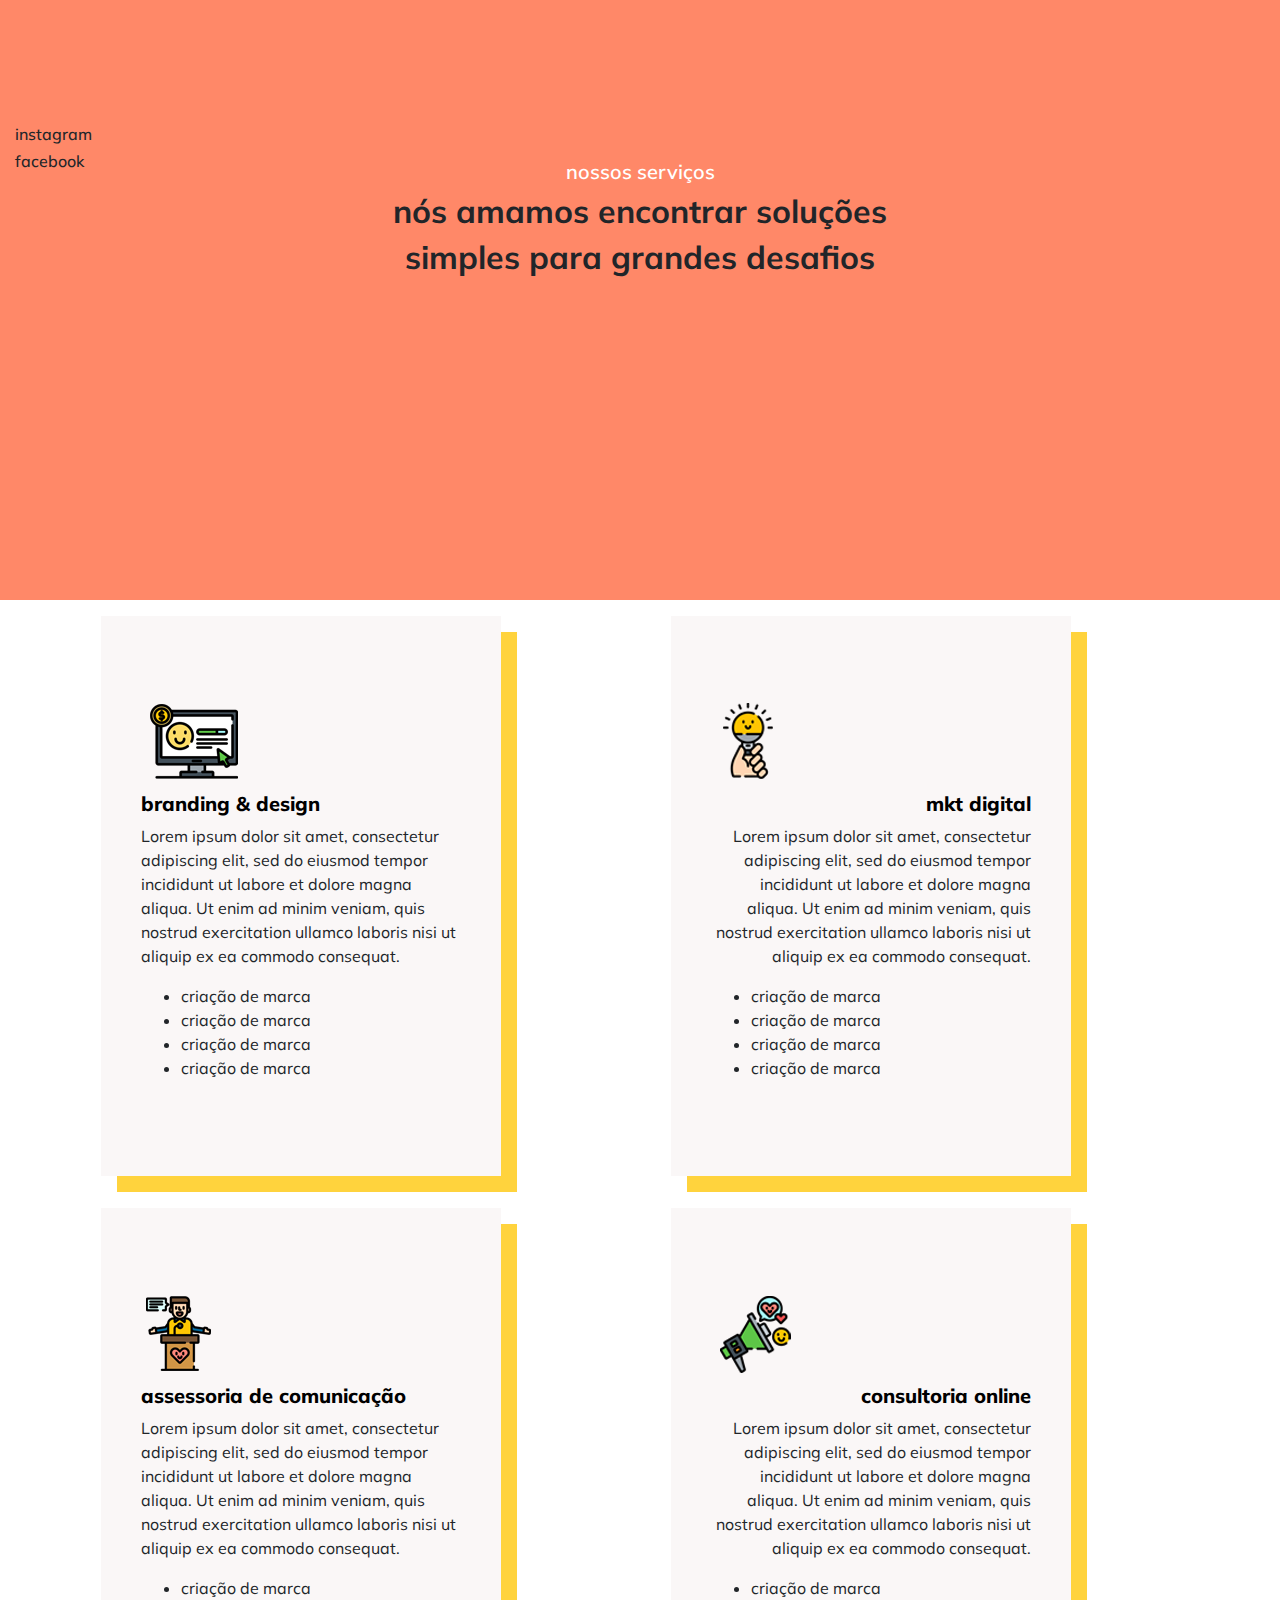
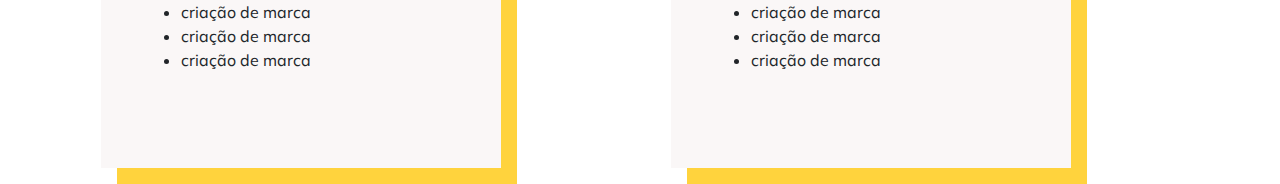
==== nossos-servicos.html @ adbef264 "Páginas de "serviços" e "quem somos" adicionadas;" ====
<!DOCTYPE html>
<html>
<head>
    <meta charset="utf-8">
    <meta http-equiv="X-UA-Compatible" content="IE=edge">
    <title>Nossos Serviços? - Interjeição!</title>
    <meta name="viewport" content="width=device-width, initial-scale=1">
    <link rel="stylesheet" type="text/css" media="screen" href="css/nossos-servicos.css">
    <link rel="stylesheet" href="https://stackpath.bootstrapcdn.com/bootstrap/4.3.1/css/bootstrap.min.css" integrity="sha384-ggOyR0iXCbMQv3Xipma34MD+dH/1fQ784/j6cY/iJTQUOhcWr7x9JvoRxT2MZw1T" crossorigin="anonymous">
</head>
<body>
    <section id="topo-rosa" class="container-fluid">        
        <div class="row">
            <div id="txt-topo" class="col text-center">
                <h5>nossos serviços</h5>
                <h2>nós amamos encontrar soluções</h2>
                <h2>simples para grandes desafios</h2>                
            </div>
        </div>  

        <div class="row" id="social-media">
                <div id="social" class="col align-self-end">
                    <h6>instagram</h6>
                    <h6>facebook</h6>
                </div>
            </div>
    </section>

    <section id="serviços-items" class="container">
       <div class="row">
            <div id="servico-1" class="col-md">
                <div class="srvc-item">
                    <img src="img/icone-1.png" alt="">
                    <h5>branding & design</h5>
                    <p>
                        Lorem ipsum dolor sit amet, consectetur adipiscing elit, sed do eiusmod tempor incididunt ut labore et dolore magna
                        aliqua. Ut enim ad minim veniam, quis nostrud exercitation ullamco laboris nisi ut aliquip ex ea commodo consequat.
                    </p>
                    <ul>
                        <li>criação de marca</li>
                        <li>criação de marca</li>
                        <li>criação de marca</li>
                        <li>criação de marca</li>

                    </ul>
                </div>
               
            </div>
            <div id="servico-2" class="col-md">
                <div class="srvc-item">
                    <img src="img/icone-2.png" alt="">
                    <h5 class="text-right">mkt digital</h5>
                    <p class="text-right">
                        Lorem ipsum dolor sit amet, consectetur adipiscing elit, sed do eiusmod tempor incididunt ut labore et dolore magna
                        aliqua. Ut enim ad minim veniam, quis nostrud exercitation ullamco laboris nisi ut aliquip ex ea commodo consequat.
                    </p>
                    <ul>
                        <li>criação de marca</li>
                        <li>criação de marca</li>
                        <li>criação de marca</li>
                        <li>criação de marca</li>
                    </ul>
                </div>
            </div>
       </div>

       <div class="row">
            <div id="servico-3" class="col-md">
                <div class="srvc-item">
                    <img src="img/icone-3.png" alt="">
                    <h5 >assessoria de comunicação</h5>
                    <p>
                        Lorem ipsum dolor sit amet, consectetur adipiscing elit, sed do eiusmod tempor incididunt ut labore et dolore magna
                        aliqua. Ut enim ad minim veniam, quis nostrud exercitation ullamco laboris nisi ut aliquip ex ea commodo consequat.
                    </p>
                    <ul>
                        <li>criação de marca</li>
                        <li>criação de marca</li>
                        <li>criação de marca</li>
                        <li>criação de marca</li>
                    </ul>
                </div>
            </div>
            <div id="servico-4" class="col-md">
                <div class="srvc-item">
                    <img src="img/icone-4.png" alt="">
                    <h5 class="text-right">consultoria online</h5>
                    <p class="text-right">
                        Lorem ipsum dolor sit amet, consectetur adipiscing elit, sed do eiusmod tempor incididunt ut labore et dolore magna
                        aliqua. Ut enim ad minim veniam, quis nostrud exercitation ullamco laboris nisi ut aliquip ex ea commodo consequat.
                    </p>
                    <ul>
                        <li>criação de marca</li>
                        <li>criação de marca</li>
                        <li>criação de marca</li>
                        <li>criação de marca</li>
                    </ul>
                </div>
            </div>
       </div>
    </section>

    <script src="https://code.jquery.com/jquery-3.3.1.slim.min.js" integrity="sha384-q8i/X+965DzO0rT7abK41JStQIAqVgRVzpbzo5smXKp4YfRvH+8abtTE1Pi6jizo" crossorigin="anonymous"></script>
    <script src="https://cdnjs.cloudflare.com/ajax/libs/popper.js/1.14.7/umd/popper.min.js" integrity="sha384-UO2eT0CpHqdSJQ6hJty5KVphtPhzWj9WO1clHTMGa3JDZwrnQq4sF86dIHNDz0W1" crossorigin="anonymous"></script>
    <script src="https://stackpath.bootstrapcdn.com/bootstrap/4.3.1/js/bootstrap.min.js" integrity="sha384-JjSmVgyd0p3pXB1rRibZUAYoIIy6OrQ6VrjIEaFf/nJGzIxFDsf4x0xIM+B07jRM" crossorigin="anonymous"></script>
</body>
</html>
---- css/nossos-servicos.css ----
@import url('https://fonts.googleapis.com/css?family=Muli&display=swap');

*{
    font-family: 'Muli', sans-serif;
}

body, html {
    height: 100%;
  }
  
#topo-rosa{
    background-color: #ff8868;
    height: 600px;
    background-attachment: fixed;
    background-position: center;
    background-repeat: no-repeat;
    background-size: cover;
}

#txt-topo{
    position: relative;
    top: 10rem;
}

#txt-topo h2{
    font-weight: 700;
}

#txt-topo h5{
    color: #ffffff;
    font-weight: 600;
}

.srvc-item h5{
    color: #000;
    font-weight: 800;
}

.srvc-item{
    display: flexbox;
    background-color: #faf7f7;
    max-width: 400px;
    margin: 1rem;
    padding: 5rem 2.5rem;
    position: relative;
}

.srvc-item::before{
    content: "";
    position: absolute;
    background-color: #ffd33d;
    width: 100%;
    height: 560px;
    left: 1rem;
    z-index: -1;
    top: 1rem;
}
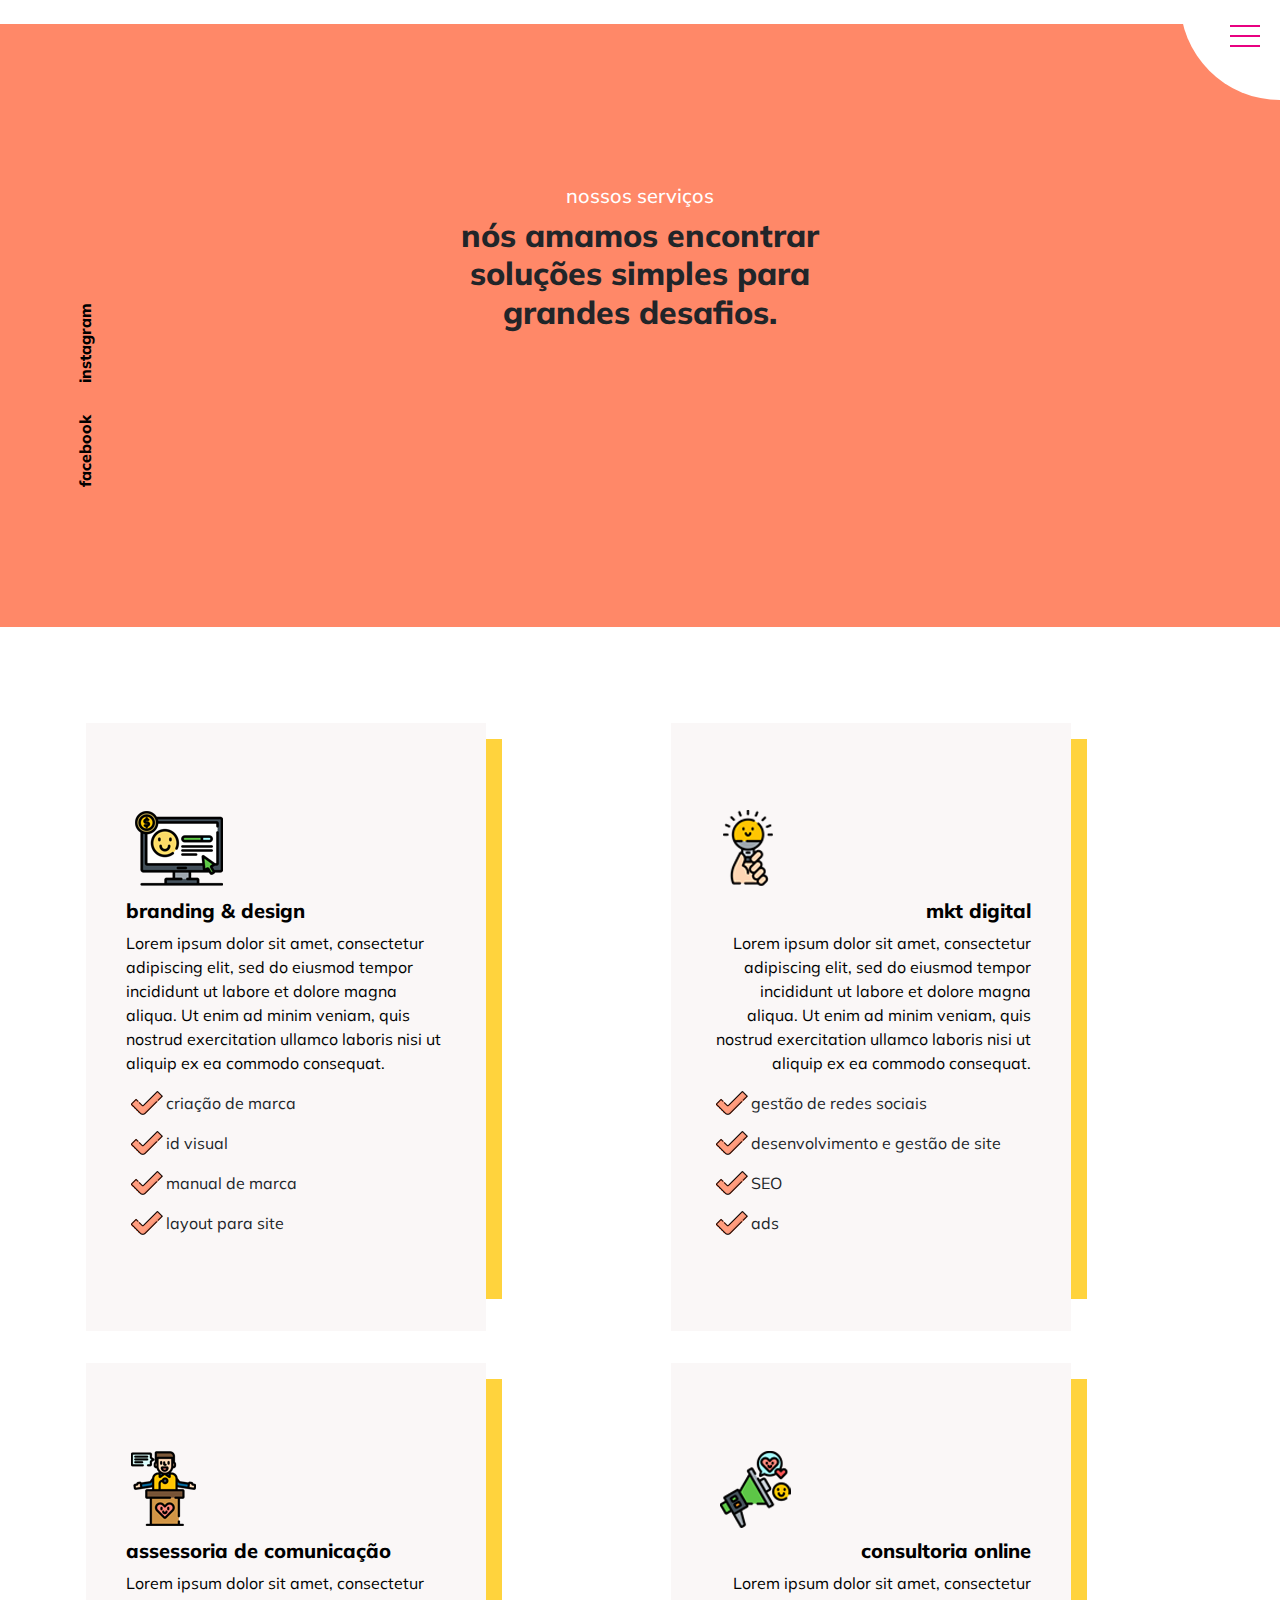
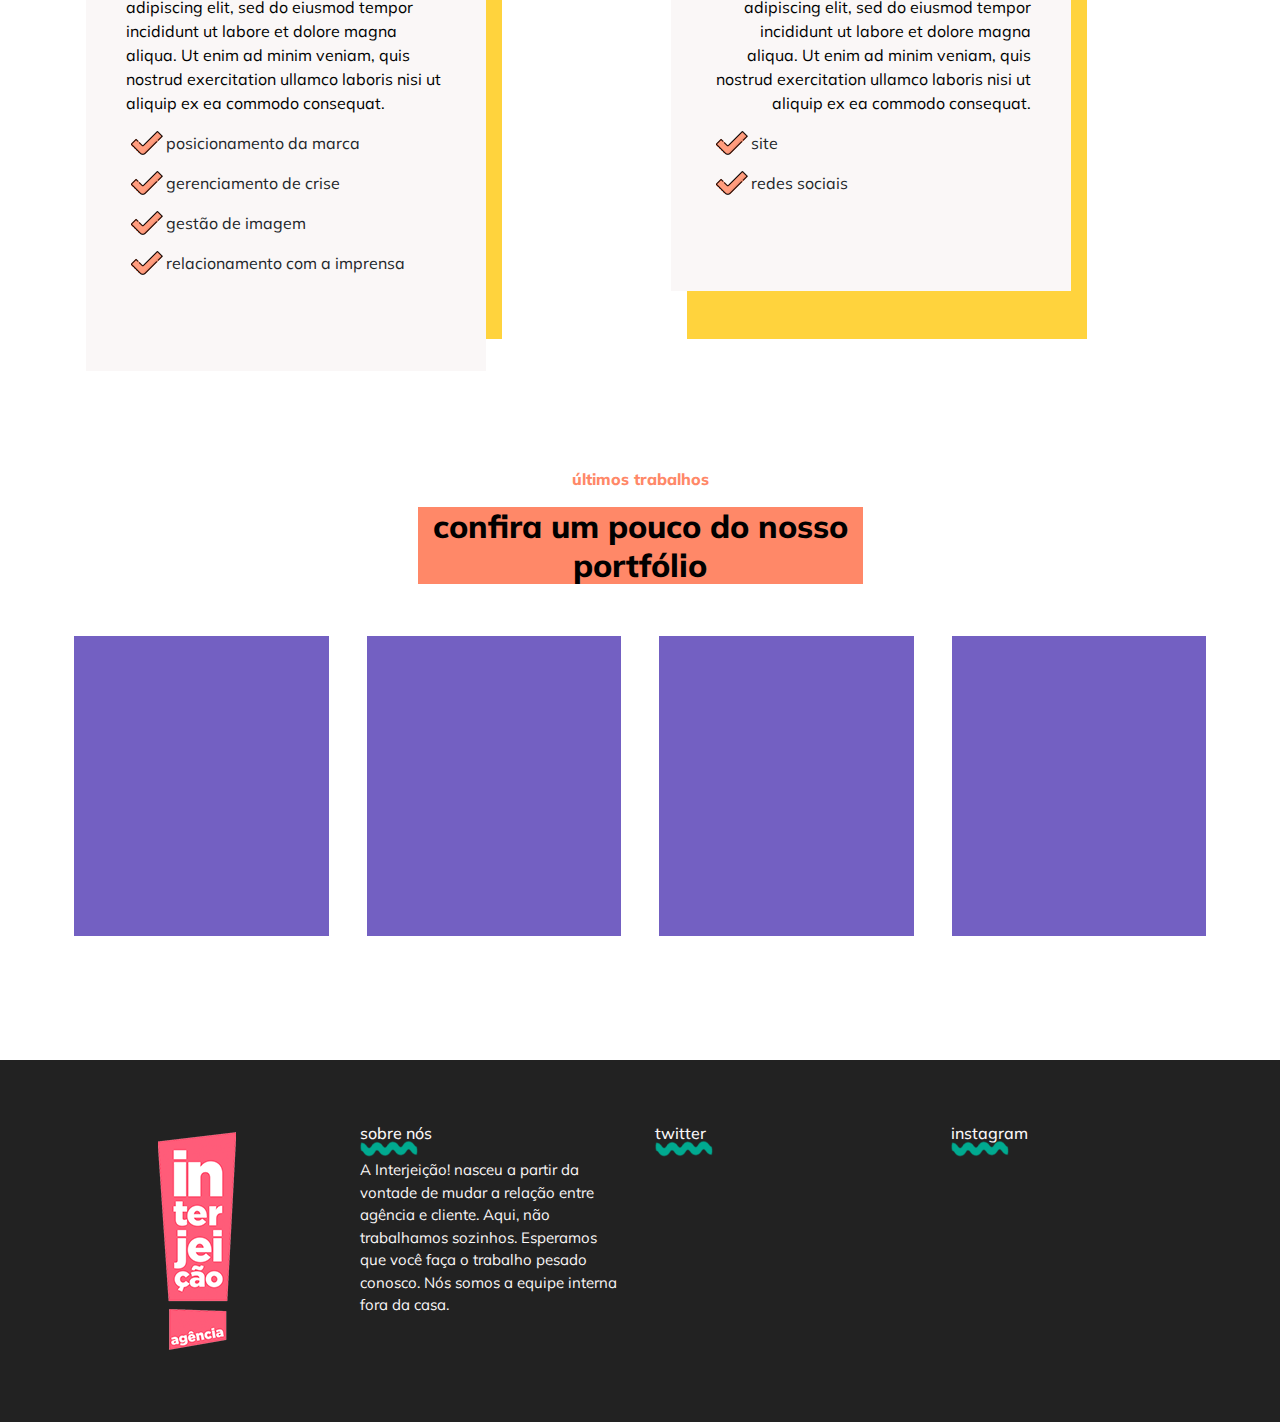
==== commit 64c899dc: "versao atualizada do site" ====
--- a/nossos-servicos.html
+++ b/nossos-servicos.html
@@ -3,30 +3,65 @@
 <head>
     <meta charset="utf-8">
     <meta http-equiv="X-UA-Compatible" content="IE=edge">
-    <title>Nossos Serviços? - Interjeição!</title>
+    <title>Nossos Serviços - Interjeição!</title>
     <meta name="viewport" content="width=device-width, initial-scale=1">
-    <link rel="stylesheet" type="text/css" media="screen" href="css/nossos-servicos.css">
+    <link rel="stylesheet" type="text/css" media="screen" href="css/main.css">
     <link rel="stylesheet" href="https://stackpath.bootstrapcdn.com/bootstrap/4.3.1/css/bootstrap.min.css" integrity="sha384-ggOyR0iXCbMQv3Xipma34MD+dH/1fQ784/j6cY/iJTQUOhcWr7x9JvoRxT2MZw1T" crossorigin="anonymous">
 </head>
 <body>
-    <section id="topo-rosa" class="container-fluid">        
-        <div class="row">
-            <div id="txt-topo" class="col text-center">
-                <h5>nossos serviços</h5>
-                <h2>nós amamos encontrar soluções</h2>
-                <h2>simples para grandes desafios</h2>                
-            </div>
-        </div>  
-
-        <div class="row" id="social-media">
-                <div id="social" class="col align-self-end">
-                    <h6>instagram</h6>
-                    <h6>facebook</h6>
-                </div>
-            </div>
-    </section>
-
-    <section id="serviços-items" class="container">
+    <header id="menu-principal" class="container-fluid">
+        <label>
+            <input type='checkbox'>
+            <span class='menu'>
+                <span class='hamburger'></span>
+            </span>
+            <ul>
+                <li>
+                  <a href='/' class="menu-item">home</a>
+                </li>
+                <li>
+                   <a href='/quem-somos.html' style="text-decoration: none;" class="menu-item">quem somos</a>
+                </li>
+                <li>
+                    <a href='/metodologia.html' style="text-decoration: none;" class="menu-item">metodologia</a>
+                </li>
+                <li>
+                    <a href='/nossos-servicos.html' style="text-decoration: none;" class="menu-item">nossos serviços</a>
+                </li>
+                <li>
+                    <a href='#' style="text-decoration: none;" class="menu-item">contato</a>
+                </li>
+            </ul>
+        </label>        
+    </header>
+
+    <section id="topo-servicos">
+        <div class="container">
+            <div class="row justify-content-md-center">
+                <div id="txt-topo" class="col-md-5 text-center">
+                    <h5 class="txt-white">nossos serviços</h5>
+                    <h2 class="titulo-pag">nós amamos encontrar soluções simples para grandes desafios.
+                    </h2>
+                </div>
+            </div>
+        </div>
+        <div class="container">
+            <div id="social">
+                <div class="row">
+                    <div class="col-md">
+                        <p class="txt-vertical">instagram</p>
+                    </div>
+                </div>
+                <div class="row">
+                    <div class="col-md">
+                        <p class="txt-vertical">facebook</p>
+                    </div>
+                </div>
+            </div>
+        </div>
+    </section>
+
+    <section id="servicos-items" class="container">
        <div class="row">
             <div id="servico-1" class="col-md">
                 <div class="srvc-item">
@@ -38,9 +73,9 @@
                     </p>
                     <ul>
                         <li>criação de marca</li>
-                        <li>criação de marca</li>
-                        <li>criação de marca</li>
-                        <li>criação de marca</li>
+                        <li>id visual</li>
+                        <li>manual de marca</li>
+                        <li>layout para site</li>
 
                     </ul>
                 </div>
@@ -55,10 +90,10 @@
                         aliqua. Ut enim ad minim veniam, quis nostrud exercitation ullamco laboris nisi ut aliquip ex ea commodo consequat.
                     </p>
                     <ul>
-                        <li>criação de marca</li>
-                        <li>criação de marca</li>
-                        <li>criação de marca</li>
-                        <li>criação de marca</li>
+                        <li>gestão de redes sociais</li>
+                        <li>desenvolvimento e gestão de site</li>
+                        <li>SEO</li>
+                        <li>ads</li>
                     </ul>
                 </div>
             </div>
@@ -74,10 +109,10 @@
                         aliqua. Ut enim ad minim veniam, quis nostrud exercitation ullamco laboris nisi ut aliquip ex ea commodo consequat.
                     </p>
                     <ul>
-                        <li>criação de marca</li>
-                        <li>criação de marca</li>
-                        <li>criação de marca</li>
-                        <li>criação de marca</li>
+                        <li>posicionamento da marca</li>
+                        <li>gerenciamento de crise</li>
+                        <li>gestão de imagem</li>
+                        <li>relacionamento com a imprensa</li>
                     </ul>
                 </div>
             </div>
@@ -90,14 +125,73 @@
                         aliqua. Ut enim ad minim veniam, quis nostrud exercitation ullamco laboris nisi ut aliquip ex ea commodo consequat.
                     </p>
                     <ul>
-                        <li>criação de marca</li>
-                        <li>criação de marca</li>
-                        <li>criação de marca</li>
-                        <li>criação de marca</li>
+                        <li>site</li>
+                        <li>redes sociais</li>
                     </ul>
                 </div>
             </div>
        </div>
+    </section>
+
+    <section id="portfolio-servicos">
+        <div class="container">
+            <div class="row justify-content-center">
+                <div class="col-md-5">
+                    <p class="text-center">últimos trabalhos</p>
+                    <h2 class="text-center">confira um pouco do nosso portfólio</h2>
+                </div>
+            </div>
+        </div>
+        <div class="container items-portfolio">
+            <div class="row">
+                <div class="col-md-3">
+                    <div class="item-portfolio">
+
+                    </div>
+                </div>
+                <div class="col-md-3">
+                    <div class="item-portfolio">
+                        
+                    </div>
+                </div>
+                <div class="col-md-3">
+                    <div class="item-portfolio">
+                        
+                    </div>
+                </div>
+                <div class="col-md-3">
+                    <div class="item-portfolio">
+                        
+                    </div>
+                </div>
+            </div>
+        </div>
+    </section>
+
+    <section id="rodape" class="container-fluid">
+        <div class="row justify-content-md-center">
+            <div class="col-md-3 text-center">
+                <img src="img/logo.png" alt="" srcset="" class="img-fluid">
+            </div>
+
+            <div class="col-md-3">
+               <h6 class="titulo-rodape">sobre nós</h6>
+               <p class="txt-rodape">
+                    A Interjeição! nasceu a partir da vontade de mudar 
+                    a relação entre agência e cliente. Aqui, não 
+                    trabalhamos sozinhos. Esperamos que você faça
+                     o trabalho pesado conosco. Nós somos a 
+                     equipe interna fora da casa.
+               </p>
+            </div>
+
+            <div class="col-md-3">
+                <h6>twitter</h6>
+            </div>
+            <div class="col-md-3">
+                <h6>instagram</h6>
+            </div>
+        </div>
     </section>
 
     <script src="https://code.jquery.com/jquery-3.3.1.slim.min.js" integrity="sha384-q8i/X+965DzO0rT7abK41JStQIAqVgRVzpbzo5smXKp4YfRvH+8abtTE1Pi6jizo" crossorigin="anonymous"></script>
--- a/css/main.css
+++ b/css/main.css
@@ -0,0 +1,555 @@
+@import url('https://fonts.googleapis.com/css?family=Muli&display=swap');
+
+@media only screen and (max-device-width: 1366px) {
+    #metodologia {
+      background-attachment: scroll;
+    }
+  }
+
+*{
+    font-family: 'Muli', sans-serif;
+}
+
+.txt-white{
+    color: #ffffff;
+}
+
+/*HEADER*/  
+ #menu-principal ul{
+    list-style: none;
+    position: fixed;
+  }
+ #menu-principal ul li a{
+     text-decoration: none;
+     transition: .2s ease-in-out;
+     padding: .5rem;
+ }
+ #menu-principal ul li a:hover{
+     text-decoration: none;
+     color: #fff;
+     padding: .5rem 1rem;
+ } 
+  *,
+  *:before,
+  *:after {
+    box-sizing: border-box;
+  }
+  
+  label .menu {
+      position: fixed;
+      right: -100px;
+      top: -100px;
+      z-index: 100;
+      width: 200px;
+      height: 200px;
+      background: #fff;
+      border-radius: 50% 50% 50% 50%;
+      transition: 0.5s ease-in-out;
+      box-shadow: 0 0 0 0 #fff, 0 0 0 0 #fff;
+      cursor: pointer;
+    }
+    label .hamburger {
+      position: absolute;
+      top: 135px;
+      left: 50px;
+      width: 30px;
+      height: 2px;
+      background: #e80081;
+      display: block;
+      -webkit-transform-origin: center;
+              transform-origin: center;
+      transition: 0.5s ease-in-out;
+    }
+    label .hamburger:after, label .hamburger:before {
+      transition: 0.5s ease-in-out;
+      content: "";
+      position: absolute;
+      display: block;
+      width: 100%;
+      height: 100%;
+      background: #e80081;
+    }
+    label .hamburger:before {
+      top: -10px;
+    }
+    label .hamburger:after {
+      bottom: -10px;
+    }
+    label input {
+      display: none;
+    }
+    label input:checked + .menu {
+      box-shadow: 0 0 0 100vw #fff, 0 0 0 100vh #fff;
+      border-radius: 0;
+    }
+    label input:checked + .menu .hamburger {
+      -webkit-transform: rotate(45deg);
+              transform: rotate(45deg);
+    }
+    label input:checked + .menu .hamburger:after {
+      -webkit-transform: rotate(90deg);
+              transform: rotate(90deg);
+      bottom: 0;
+    }
+    label input:checked + .menu .hamburger:before {
+      -webkit-transform: rotate(90deg);
+              transform: rotate(90deg);
+      top: 0;
+    }
+    label input:checked + .menu + ul {
+      opacity: 1;
+    }
+    label ul {
+      z-index: 200;
+      position: absolute;
+      top: 50%;
+      left: 50%;
+      -webkit-transform: translate(-50%, -50%);
+              transform: translate(-50%, -50%);
+      opacity: 0;
+      transition: 0.25s 0s ease-in-out;
+    }
+    label a {
+      margin-bottom: 1em;
+      display: block;
+      color: #000;
+      text-decoration: none;
+    }
+    .menu-item{
+      font-size: 22px;
+    }
+  .menu-item:hover{
+    color: #000;
+    background-color: #ff596c;
+    -webkit-transition: width .3s ease-in-out;
+  }
+
+
+.titulo-pag, .titulo-destaque, .accordion-header{
+    font-weight: 800;
+}
+#sobre-nos{
+    padding: 5rem 0;
+}
+#sobre-nos h2{
+    font-weight: 800;
+}
+
+#sobre-nos-descricao{
+    margin-top: 3rem;
+}
+.secao-titulo{
+    margin-bottom: 2.5rem;
+}
+
+.mini-titulo{
+    font-weight: 600;
+    color: #ff5a93;
+}
+
+.saiba-mais{
+    font-weight: 600;
+    font-size: 20px;
+}
+
+.saiba-mais::before{
+   content: url('../img/waves.png');
+    position: relative;
+    left: 6.3rem;
+    top: 3.2rem;
+    z-index: -1;
+    transition: 0.2s ease-in-out;
+}
+
+.saiba-mais:hover::before{
+    top: 2.5rem;
+}
+
+.botao-mais{
+    font-family: 'Muli', sans-serif;
+    color: #ffffff;
+    font-weight: 600;
+
+    margin-top: 2.5rem;
+}
+
+#metodologia{
+    background-image: url('../img/bg-azul.png');
+    background-repeat:no-repeat;
+    z-index: -1;
+   
+    padding: 5%;
+
+    /*parallax effect*/
+    background-size:cover;
+    background-position:center;
+    background-attachment: fixed;
+    background-size: cover;
+
+}
+
+.conheca{
+    position: relative;
+    font-size: 20px;
+    font-weight: 800;
+}
+
+.conheca::before{
+    content: url('../img/waves-2.png');
+    top: 1rem;
+    left: -0.5rem;
+    position: absolute;
+    z-index: 0;
+
+    transition: 0.3s ease-in-out;
+}
+
+.conheca:hover::before{
+    top: .1rem;
+}
+
+#nossos-servicos{
+    padding: 5rem 0;
+}
+
+#nossos-servicos h2{
+    font-weight: 800;
+}
+
+.mini-titulo-2{
+    color: #ffd33d;
+    font-weight: 600;
+    font-family: 'Muli', sans-serif;
+}
+
+.titulo-claro{
+    font-weight: 600;
+}
+
+.titulo-claro, .txt-claro{
+    font-family: 'Muli', sans-serif;
+    color: #ffffff;
+}
+
+#servicos-cat{
+    margin-top: 5rem;
+    margin-bottom: 2.5rem;
+}
+
+#servicos-cat h5{
+    font-weight: 800;
+}
+
+.marcado{
+    position: relative;
+    padding-top: .5rem;
+}
+
+
+.marcado::before{
+    content: "";
+    position: absolute;
+    background-color: #ff8868;
+    
+    height: 100px;
+    width: 430px;
+    z-index: -1;
+    top: 0.5rem;
+    display: flexbox;
+    align-items: center;
+    margin-left: 1.5rem;
+}
+
+.veja{
+    font-size: 20px;
+    font-weight: 700;
+    position: relative;
+}
+
+.veja::before{
+    content: url('../img/waves-3.png');
+    position: absolute;
+    top: 1.4rem;
+    margin-left: -.2rem;
+    z-index: -1;
+
+    transition: 0.3s ease-in-out;
+}
+
+.veja:hover::before{
+    top: -0.3rem;
+}
+
+#equipe{
+    background-color: #ffd33e;
+    padding: 5%;
+}
+
+#equipe h2{
+    font-weight: 800;
+}
+
+.etiqueta-time{
+    background-color: #faf7f7;
+    padding: 5%;
+    margin-left: 2px;
+    
+    font-size: 17px;
+    color: #ff5a93;
+    font-weight: 600;
+}
+#contato{
+    padding: 5rem 0;
+}
+#contato h2{
+    font-weight: 800;
+}
+
+.mapa{
+    margin-top: 2.5rem;
+}
+
+
+#rodape{
+    background-color: #222222;
+    padding: 5%;
+}
+
+#rodape h6, p{
+    color: #faf7f7;
+    position: relative;
+}
+
+#rodape p{
+    font-size: 15px;
+}
+#rodape h6::after{
+    content:url('../img/onda-verde.png');
+    position: absolute;
+    z-index: 1;
+    top: 1rem;
+    left: 0;
+}
+
+.formulario{
+    margin-top: 7.5rem;
+  }
+
+  .icones{
+    transition: .2s ease-in-out;
+  }
+  
+  .icones:hover{
+    transform: scale(1.2);
+  }
+
+.txt-rodape{
+    margin-top: 1rem;
+}
+
+#map {
+    height: 450px;
+    width: 500px;
+    border-radius: 100%;
+  }
+
+  /*PAGINA QUEM SOMOS*/
+
+#topo-quem-somos{
+    background-color: #7360c2;
+    padding: 10rem 0 5rem;
+}
+#topo-quem-somos .titulo-pag{
+    font-weight: 800;
+}
+#conteudo-quem-somos{
+    padding: 1.5rem 0 3rem;
+}
+#conteudo-quem-somos .quem-somos-txt{
+    color: #000;
+}
+#social .txt-vertical{
+    transform-origin: 0;
+    transform: rotate(-90deg);
+    padding: 2rem 0;
+    color: #000;
+    font-weight: 800;
+}
+#nossos-criativos{
+  padding: 1.5rem 0;
+}
+#nossos-criativos .titulo-secao{
+    padding-bottom: 2rem;
+}
+#nossos-criativos .titulo-secao h2{
+    font-size: 2.3rem;
+    font-weight: 800;
+}
+#nossos-criativos h5, #psiu-haha h3{
+    color: #7360c2;
+    font-weight: 600;
+}
+#psiu-haha{
+    padding: 5rem 0;    
+}
+.social-icon{
+    transition: .2s ease-in-out;
+}
+  .social-icon:hover{
+transform: scale(1.1);
+}
+#rodape{
+    background-color: #222222;
+    padding: 5%;
+}
+.txt-rodape, h6{
+    color: #faf7f7;
+}
+#rodape p{
+    font-size: 15px;
+}
+
+/*PÁGINA NOSSOS SERVICOS*/
+
+#topo-servicos{
+    background-color: #ff8868;
+    padding: 10rem 0 5rem;
+}
+#servicos-items{
+    padding: 5rem 0;
+}
+.srvc-item h5{
+    color: #000;
+    font-weight: 800;
+}
+.srvc-item p{
+    color: #000;
+}
+.srvc-item{
+    display: flexbox;
+    background-color: #faf7f7;
+    max-width: 400px;
+    margin: 1rem;
+    padding: 5rem 2.5rem;
+    position: relative;
+}
+.srvc-item::before{
+    content: "";
+    position: absolute;
+    background-color: #ffd33d;
+    width: 100%;
+    height: 560px;
+    left: 1rem;
+    z-index: -1;
+    top: 1rem;
+}
+.srvc-item ul{
+    list-style: none;
+}
+.srvc-item ul li{
+    margin: 1rem 0;
+    padding: 0;
+    position: relative;
+}
+.srvc-item ul li::before{
+    content: url(../img/check.png);
+    position: absolute;
+    z-index: 9;
+    left: -2.2rem;
+}
+#portfolio-servicos{
+    padding-bottom: 5rem;
+}
+
+#portfolio-servicos p{
+    color: #ff8868;
+    font-weight: 800;
+}
+#portfolio-servicos h2{
+    color: #000;
+    font-weight: 800;
+    background-color: #ff8868;
+}
+#portfolio-servicos .item-portfolio{
+    background-color: #7360c2;
+    max-width: 300px;
+    height: 300px;
+    margin: 4px;
+}
+#portfolio-servicos .items-portfolio{
+    padding: 2.5rem 0;
+}
+
+/*PÁGINA METODOLOGIA*/
+
+#topo-metodologia{
+    background: url(../img/bg-azul-metodologia.png) no-repeat center center fixed;
+    -webkit-background-size: cover;
+    -moz-background-size: cover;
+    -o-background-size: cover;
+    background-size: cover;
+    background-color: #63b0dd;
+    padding: 10rem 0 5rem 0;
+}
+#social .btn-social-topo a{
+    text-decoration: none;
+    transition: .2s ease-in-out;
+}
+#social .btn-social-topo a:hover{
+    text-decoration: none;
+    transform: scale(1.2);
+}
+#social .btn-social-topo p{
+    color: #000;
+    font-weight: 800;
+}
+#etapas{
+    padding: 2.5rem 0;
+    background-color: #faf7f7;
+}
+#accordionEtapas{
+    padding: 2.5rem 0;
+}
+#accordionEtapas .accordion-button {
+    position: relative;
+    display: flex;
+    align-items: center;
+    width: 100%;
+    padding: 2rem;
+    font-size: 1.5rem;
+    color: #212529;
+    font-weight: 600;
+    text-align: left;
+    background-color: #fff;
+    border: none;
+    border-radius: 0;
+    overflow-anchor: none;
+    transition: color .15s ease-in-out,background-color .15s ease-in-out,border-color .15s ease-in-out,box-shadow .15s ease-in-out,border-radius .15s ease;
+}
+#accordionEtapas .accordion-button:not(.collapsed) {
+    color: #fff;
+    background-color: #63b0dd;
+    box-shadow: inset 0 -1px 0 rgb(0 0 0 / 13%);
+    font-size: 1.5rem;
+    padding: 2rem;
+    font-weight: 600;
+}
+#accordionEtapas .accordion-item{
+    margin: 1rem 0;
+    border: none;
+}
+#accordionEtapas .accordion-button::after{
+    background-image: url(/img/mais.png);
+}
+#contato-metodologia{
+    padding: 3.5rem 0;
+    /*background: url(../img/bg-pontos-contato.png) no-repeat center center fixed;
+    -webkit-background-size: cover;
+    -moz-background-size: cover;
+    -o-background-size: cover;
+    background-size: cover;*/
+}
+#contato-metodologia form .form-label{
+    color: #ff5a93;
+    font-weight: 800;
+}